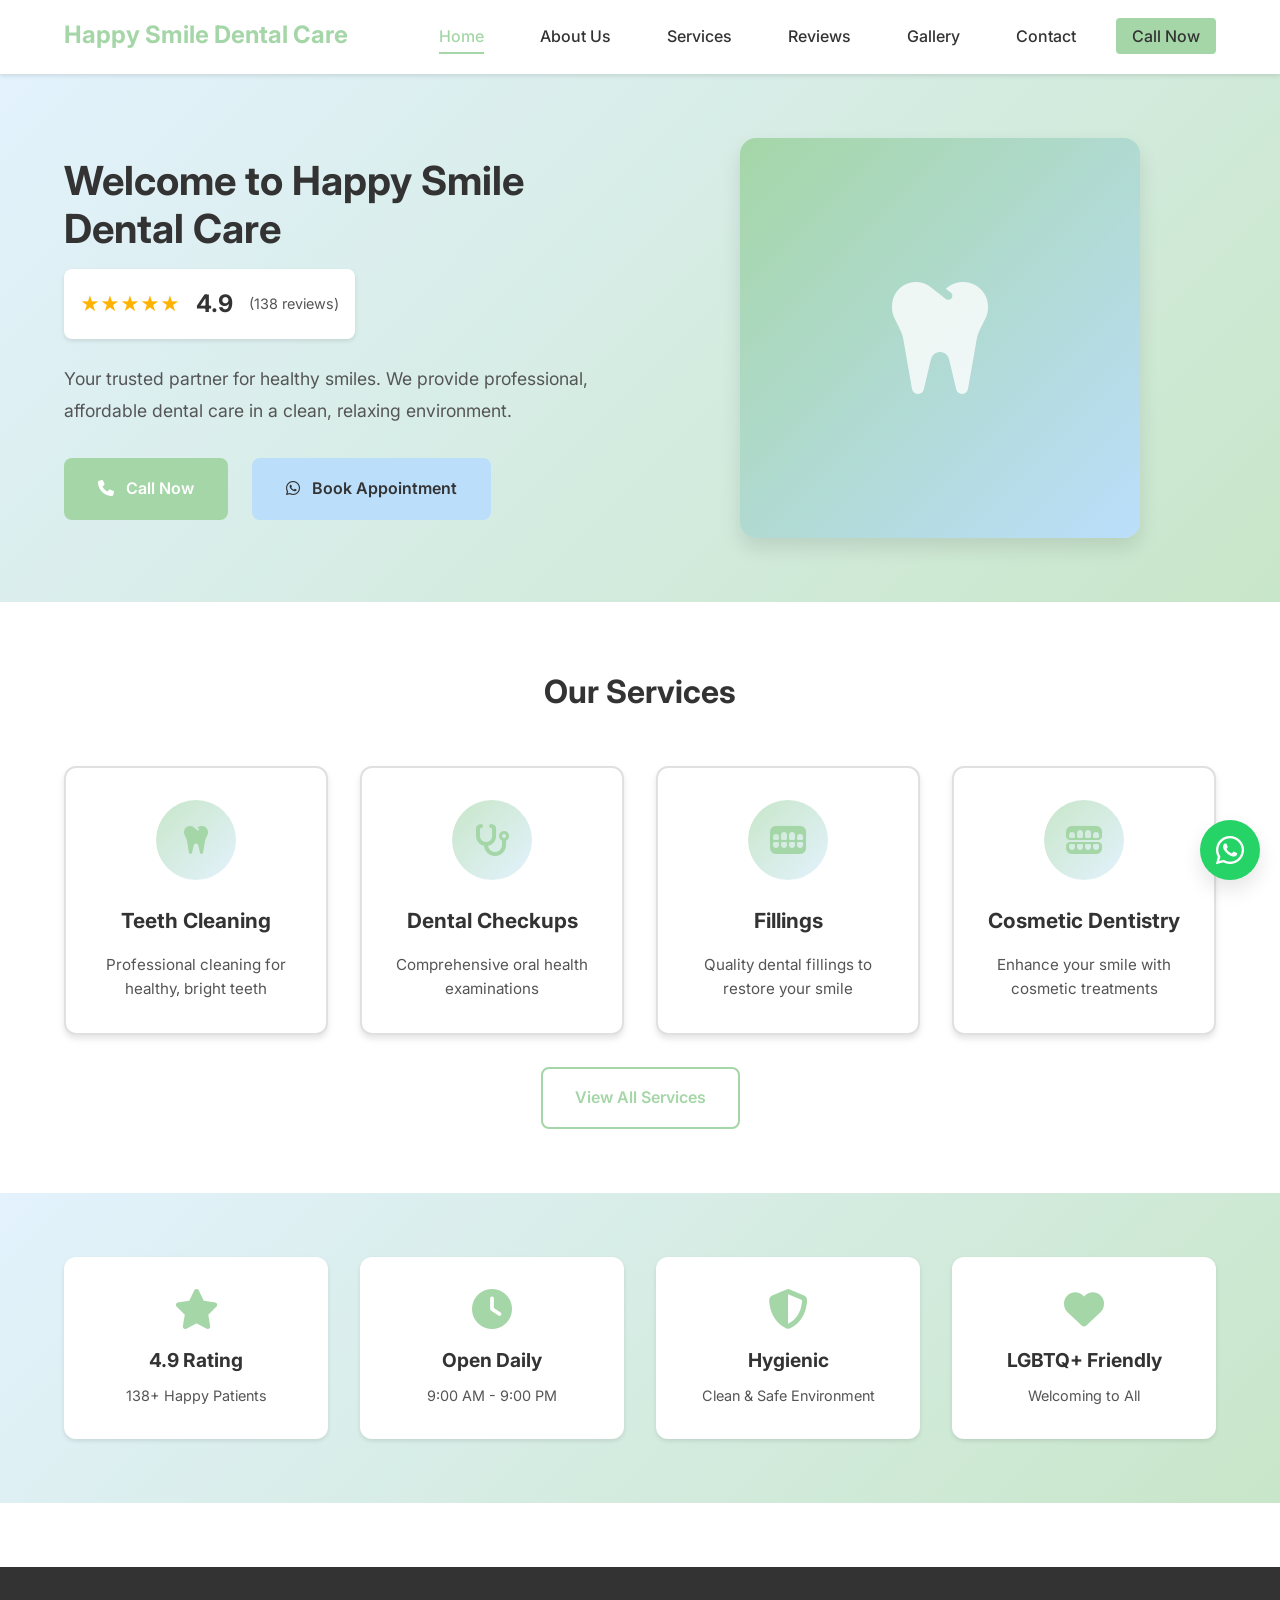
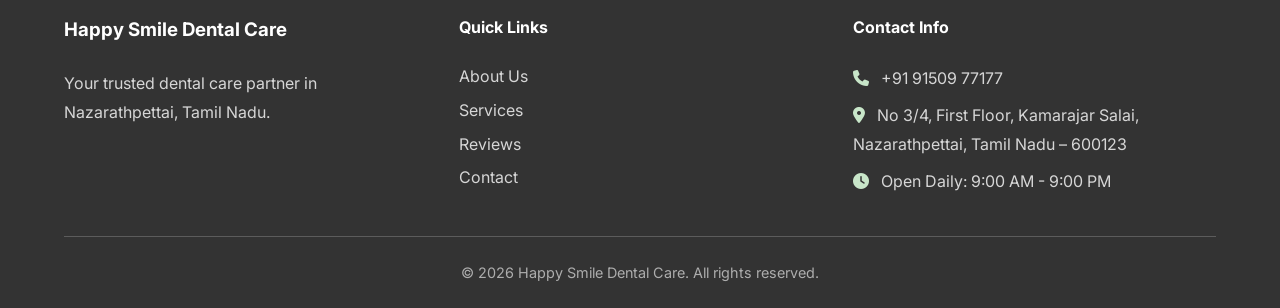
==== index.html @ 19d63625 "initial commit" ====
<!DOCTYPE html>
<html lang="en">
<head>
    <meta charset="UTF-8">
    <meta name="viewport" content="width=device-width, initial-scale=1.0">
    <meta name="description" content="Happy Smile Dental Care - Professional dental clinic in Nazarathpettai, Tamil Nadu. 4.9⭐ rated with 138 reviews. Expert dental care including cleaning, checkups, fillings, and cosmetic dentistry.">
    <meta name="keywords" content="dental clinic in Nazarathpettai, dentist near me, dental care Tamil Nadu, Happy Smile Dental Care">
    <meta property="og:title" content="Happy Smile Dental Care - Best Dental Clinic in Nazarathpettai">
    <meta property="og:description" content="4.9⭐ rated dental clinic offering professional dental care. Open daily 9 AM - 9 PM. LGBTQ+ friendly.">
    <meta property="og:type" content="website">
    <title>Happy Smile Dental Care - Best Dental Clinic in Nazarathpettai | 4.9⭐ Rated</title>
    <link rel="stylesheet" href="styles.css">
    <link rel="preconnect" href="https://fonts.googleapis.com">
    <link rel="preconnect" href="https://fonts.gstatic.com" crossorigin>
    <link href="https://fonts.googleapis.com/css2?family=Inter:wght@300;400;500;600;700&family=Noto+Sans+Tamil:wght@400;500;600;700&display=swap" rel="stylesheet">
    <link rel="stylesheet" href="https://cdnjs.cloudflare.com/ajax/libs/font-awesome/6.4.0/css/all.min.css">
    <script type="application/ld+json">
    {
      "@context": "https://schema.org",
      "@type": "DentalClinic",
      "name": "Happy Smile Dental Care",
      "image": "",
      "telephone": "+919150977177",
      "address": {
        "@type": "PostalAddress",
        "streetAddress": "No 3/4, First Floor, Kamarajar Salai",
        "addressLocality": "Nazarathpettai",
        "addressRegion": "Tamil Nadu",
        "postalCode": "600123",
        "addressCountry": "IN"
      },
      "openingHoursSpecification": {
        "@type": "OpeningHoursSpecification",
        "dayOfWeek": [
          "Monday",
          "Tuesday",
          "Wednesday",
          "Thursday",
          "Friday",
          "Saturday",
          "Sunday"
        ],
        "opens": "09:00",
        "closes": "21:00"
      },
      "aggregateRating": {
        "@type": "AggregateRating",
        "ratingValue": "4.9",
        "reviewCount": "138"
      }
    }
    </script>
</head>
<body>
    <!-- Navigation -->
    <nav class="navbar">
        <div class="container">
            <div class="nav-wrapper">
                <div class="logo">
                    <h1>Happy Smile Dental Care</h1>
            
                </div>
                <button class="mobile-menu-toggle" aria-label="Toggle menu">
                    <span></span>
                    <span></span>
                    <span></span>
                </button>
                <ul class="nav-menu">
                    <li><a href="index.html" class="active">Home</a></li>
                    <li><a href="about.html">About Us</a></li>
                    <li><a href="services.html">Services</a></li>
                    <li><a href="reviews.html">Reviews</a></li>
                    <li><a href="gallery.html">Gallery</a></li>
                    <li><a href="contact.html">Contact</a></li>
                    <li><a href="tel:+919150977177" class="btn-call">Call Now</a></li>
                </ul>
            </div>
        </div>
    </nav>

    <!-- Hero Section -->
    <section class="hero">
        <div class="container">
            <div class="hero-content">
                <div class="hero-text">
                    <h2 class="hero-title">Welcome to Happy Smile Dental Care</h2>
                    
                    <div class="rating-badge">
                        <span class="stars">★★★★★</span>
                        <span class="rating">4.9</span>
                        <span class="reviews">(138 reviews)</span>
                    </div>
                    <p class="hero-description">Your trusted partner for healthy smiles. We provide professional, affordable dental care in a clean, relaxing environment.</p>
                    <div class="hero-cta">
                        <a href="tel:+919150977177" class="btn btn-primary">
                            <i class="fas fa-phone"></i> Call Now
                        </a>
                        <a href="https://wa.me/919150977177?text=Hello,%20I%20would%20like%20to%20book%20an%20appointment" class="btn btn-secondary" target="_blank">
                            <i class="fab fa-whatsapp"></i> Book Appointment
                        </a>
                    </div>
                </div>
                <div class="hero-image">
                    <div class="hero-placeholder">
                        <i class="fas fa-tooth"></i>
                    </div>
                </div>
            </div>
        </div>
    </section>

    <!-- Quick Services -->
    <section class="quick-services">
        <div class="container">
            <h2 class="section-title">Our Services</h2>
            <div class="services-grid">
                <div class="service-card">
                    <div class="service-icon">
                        <i class="fas fa-tooth"></i>
                    </div>
                    <h3>Teeth Cleaning</h3>
                    <p>Professional cleaning for healthy, bright teeth</p>
                </div>
                <div class="service-card">
                    <div class="service-icon">
                        <i class="fas fa-stethoscope"></i>
                    </div>
                    <h3>Dental Checkups</h3>
                    <p>Comprehensive oral health examinations</p>
                </div>
                <div class="service-card">
                    <div class="service-icon">
                        <i class="fas fa-teeth"></i>
                    </div>
                    <h3>Fillings</h3>
                    <p>Quality dental fillings to restore your smile</p>
                </div>
                <div class="service-card">
                    <div class="service-icon">
                        <i class="fas fa-teeth-open"></i>
                    </div>
                    <h3>Cosmetic Dentistry</h3>
                    <p>Enhance your smile with cosmetic treatments</p>
                </div>
            </div>
            <div class="text-center">
                <a href="services.html" class="btn btn-outline">View All Services</a>
            </div>
        </div>
    </section>

    <!-- Trust Indicators -->
    <section class="trust-indicators">
        <div class="container">
            <div class="trust-grid">
                <div class="trust-item">
                    <i class="fas fa-star"></i>
                    <h3>4.9 Rating</h3>
                    <p>138+ Happy Patients</p>
                </div>
                <div class="trust-item">
                    <i class="fas fa-clock"></i>
                    <h3>Open Daily</h3>
                    <p>9:00 AM - 9:00 PM</p>
                </div>
                <div class="trust-item">
                    <i class="fas fa-shield-alt"></i>
                    <h3>Hygienic</h3>
                    <p>Clean & Safe Environment</p>
                </div>
                <div class="trust-item">
                    <i class="fas fa-heart"></i>
                    <h3>LGBTQ+ Friendly</h3>
                    <p>Welcoming to All</p>
                </div>
            </div>
        </div>
    </section>

    <!-- Footer -->
    <footer class="footer">
        <div class="container">
            <div class="footer-content">
                <div class="footer-section">
                    <h3>Happy Smile Dental Care</h3>
                    <p>Your trusted dental care partner in Nazarathpettai, Tamil Nadu.</p>
                </div>
                <div class="footer-section">
                    <h4>Quick Links</h4>
                    <ul>
                        <li><a href="about.html">About Us</a></li>
                        <li><a href="services.html">Services</a></li>
                        <li><a href="reviews.html">Reviews</a></li>
                        <li><a href="contact.html">Contact</a></li>
                    </ul>
                </div>
                <div class="footer-section">
                    <h4>Contact Info</h4>
                    <p><i class="fas fa-phone"></i> <a href="tel:+919150977177">+91 91509 77177</a></p>
                    <p><i class="fas fa-map-marker-alt"></i> No 3/4, First Floor, Kamarajar Salai, Nazarathpettai, Tamil Nadu – 600123</p>
                    <p><i class="fas fa-clock"></i> Open Daily: 9:00 AM - 9:00 PM</p>
                </div>
            </div>
            <div class="footer-bottom">
                <p>&copy; 2026 Happy Smile Dental Care. All rights reserved.</p>
            </div>
        </div>
    </footer>

    <!-- WhatsApp Floating Button -->
    <a href="https://wa.me/919150977177?text=Hello,%20I%20would%20like%20to%20book%20an%20appointment" class="whatsapp-float" target="_blank" aria-label="Book appointment on WhatsApp">
        <i class="fab fa-whatsapp"></i>
    </a>

    <script src="script.js"></script>
</body>
</html>
---- styles.css ----
/* ============================================
   CSS Variables & Design System
   ============================================ */
:root {
    /* Colors */
    --color-primary: #FFFFFF;
    --color-secondary-light: #E3F2FD;
    --color-secondary: #BBDEFB;
    --color-accent-light: #C8E6C9;
    --color-accent: #A5D6A7;
    --color-text-dark: #333333;
    --color-text-medium: #555555;
    --color-text-light: #777777;
    --color-gold: #FFB300;
    --color-border: #E0E0E0;
    
    /* Typography */
    --font-primary: 'Inter', -apple-system, BlinkMacSystemFont, 'Segoe UI', sans-serif;
    --font-tamil: 'Noto Sans Tamil', sans-serif;
    
    /* Spacing */
    --spacing-xs: 0.5rem;
    --spacing-sm: 1rem;
    --spacing-md: 1.5rem;
    --spacing-lg: 2rem;
    --spacing-xl: 3rem;
    --spacing-xxl: 4rem;
    
    /* Border Radius */
    --radius-sm: 4px;
    --radius-md: 8px;
    --radius-lg: 12px;
    --radius-xl: 16px;
    
    /* Shadows */
    --shadow-sm: 0 2px 4px rgba(0, 0, 0, 0.1);
    --shadow-md: 0 4px 6px rgba(0, 0, 0, 0.1);
    --shadow-lg: 0 10px 20px rgba(0, 0, 0, 0.1);
    
    /* Transitions */
    --transition: all 0.3s ease;
}

/* ============================================
   Reset & Base Styles
   ============================================ */
* {
    margin: 0;
    padding: 0;
    box-sizing: border-box;
}

html {
    scroll-behavior: smooth;
}

body {
    font-family: var(--font-primary);
    color: var(--color-text-dark);
    line-height: 1.6;
    background-color: var(--color-primary);
}

.tamil-name {
    font-family: var(--font-tamil);
}

img {
    max-width: 100%;
    height: auto;
    display: block;
}

a {
    text-decoration: none;
    color: inherit;
    transition: var(--transition);
}

ul {
    list-style: none;
}

.container {
    max-width: 1200px;
    margin: 0 auto;
    padding: 0 var(--spacing-md);
}

.text-center {
    text-align: center;
}

/* ============================================
   Navigation
   ============================================ */
.navbar {
    background-color: var(--color-primary);
    box-shadow: var(--shadow-sm);
    position: sticky;
    top: 0;
    z-index: 1000;
    padding: var(--spacing-sm) 0;
}

.nav-wrapper {
    display: flex;
    justify-content: space-between;
    align-items: center;
    flex-wrap: wrap;
}

.logo h1 {
    font-size: 1.5rem;
    font-weight: 700;
    color: var(--color-accent);
    margin-bottom: 0.25rem;
}

.logo .tamil-name {
    font-size: 0.9rem;
    color: var(--color-text-medium);
    font-weight: 500;
}

.nav-menu {
    display: flex;
    align-items: center;
    gap: var(--spacing-md);
    flex-wrap: wrap;
}

.nav-menu a {
    color: var(--color-text-dark);
    font-weight: 500;
    padding: var(--spacing-xs) var(--spacing-sm);
    border-radius: var(--radius-sm);
    position: relative;
}

.nav-menu a:hover,
.nav-menu a.active {
    color: var(--color-accent);
}

.nav-menu a.active::after {
    content: '';
    position: absolute;
    bottom: 0;
    left: var(--spacing-sm);
    right: var(--spacing-sm);
    height: 2px;
    background-color: var(--color-accent);
}

.btn-call {
    background-color: var(--color-accent);
    color: var(--color-primary);
    padding: var(--spacing-xs) var(--spacing-md);
    border-radius: var(--radius-md);
    font-weight: 600;
}

.btn-call:hover {
    background-color: var(--color-accent-light);
    color: var(--color-text-dark);
}

.mobile-menu-toggle {
    display: none;
    flex-direction: column;
    background: none;
    border: none;
    cursor: pointer;
    padding: var(--spacing-xs);
    gap: 4px;
}

.mobile-menu-toggle span {
    width: 25px;
    height: 3px;
    background-color: var(--color-text-dark);
    border-radius: 2px;
    transition: var(--transition);
}

/* ============================================
   Buttons
   ============================================ */
.btn {
    display: inline-block;
    padding: var(--spacing-sm) var(--spacing-lg);
    border-radius: var(--radius-md);
    font-weight: 600;
    text-align: center;
    cursor: pointer;
    transition: var(--transition);
    border: 2px solid transparent;
    font-size: 1rem;
}

.btn i {
    margin-right: var(--spacing-xs);
}

.btn-primary {
    background-color: var(--color-accent);
    color: var(--color-primary);
}

.btn-primary:hover {
    background-color: var(--color-accent-light);
    color: var(--color-text-dark);
    transform: translateY(-2px);
    box-shadow: var(--shadow-md);
}

.btn-secondary {
    background-color: var(--color-secondary);
    color: var(--color-text-dark);
}

.btn-secondary:hover {
    background-color: var(--color-secondary-light);
    transform: translateY(-2px);
    box-shadow: var(--shadow-md);
}

.btn-outline {
    border: 2px solid var(--color-accent);
    color: var(--color-accent);
    background-color: transparent;
}

.btn-outline:hover {
    background-color: var(--color-accent);
    color: var(--color-primary);
}

/* ============================================
   Hero Section
   ============================================ */
.hero {
    background: linear-gradient(135deg, var(--color-secondary-light) 0%, var(--color-accent-light) 100%);
    padding: var(--spacing-xxl) 0;
    min-height: 500px;
    display: flex;
    align-items: center;
}

.hero-content {
    display: grid;
    grid-template-columns: 1fr 1fr;
    gap: var(--spacing-xl);
    align-items: center;
}

.hero-title {
    font-size: 2.5rem;
    font-weight: 700;
    color: var(--color-text-dark);
    margin-bottom: var(--spacing-sm);
    line-height: 1.2;
}

.hero-subtitle {
    font-family: var(--font-tamil);
    font-size: 1.2rem;
    color: var(--color-text-medium);
    margin-bottom: var(--spacing-md);
}

.rating-badge {
    display: flex;
    align-items: center;
    gap: var(--spacing-sm);
    margin-bottom: var(--spacing-md);
    padding: var(--spacing-sm);
    background-color: var(--color-primary);
    border-radius: var(--radius-md);
    box-shadow: var(--shadow-sm);
    width: fit-content;
}

.rating-badge .stars {
    color: var(--color-gold);
    font-size: 1.2rem;
}

.rating-badge .rating {
    font-size: 1.5rem;
    font-weight: 700;
    color: var(--color-text-dark);
}

.rating-badge .reviews {
    color: var(--color-text-medium);
    font-size: 0.9rem;
}

.hero-description {
    font-size: 1.1rem;
    color: var(--color-text-medium);
    margin-bottom: var(--spacing-lg);
    line-height: 1.8;
}

.hero-cta {
    display: flex;
    gap: var(--spacing-md);
    flex-wrap: wrap;
}

.hero-image {
    display: flex;
    justify-content: center;
    align-items: center;
}

.hero-placeholder {
    width: 100%;
    max-width: 400px;
    height: 400px;
    background: linear-gradient(135deg, var(--color-accent) 0%, var(--color-secondary) 100%);
    border-radius: var(--radius-xl);
    display: flex;
    align-items: center;
    justify-content: center;
    box-shadow: var(--shadow-lg);
}

.hero-placeholder i {
    font-size: 8rem;
    color: var(--color-primary);
    opacity: 0.8;
}

/* ============================================
   Quick Services Section
   ============================================ */
.quick-services {
    padding: var(--spacing-xxl) 0;
    background-color: var(--color-primary);
}

.section-title {
    font-size: 2rem;
    font-weight: 700;
    text-align: center;
    margin-bottom: var(--spacing-xl);
    color: var(--color-text-dark);
}

.services-grid {
    display: grid;
    grid-template-columns: repeat(auto-fit, minmax(250px, 1fr));
    gap: var(--spacing-lg);
    margin-bottom: var(--spacing-lg);
}

.service-card {
    background-color: var(--color-primary);
    padding: var(--spacing-lg);
    border-radius: var(--radius-lg);
    box-shadow: var(--shadow-md);
    text-align: center;
    transition: var(--transition);
    border: 2px solid var(--color-border);
}

.service-card:hover {
    transform: translateY(-5px);
    box-shadow: var(--shadow-lg);
    border-color: var(--color-accent);
}

.service-icon {
    width: 80px;
    height: 80px;
    margin: 0 auto var(--spacing-md);
    background: linear-gradient(135deg, var(--color-accent-light) 0%, var(--color-secondary-light) 100%);
    border-radius: 50%;
    display: flex;
    align-items: center;
    justify-content: center;
}

.service-icon i {
    font-size: 2rem;
    color: var(--color-accent);
}

.service-card h3 {
    font-size: 1.3rem;
    margin-bottom: var(--spacing-sm);
    color: var(--color-text-dark);
}

.service-card p {
    color: var(--color-text-medium);
    font-size: 0.95rem;
}

/* ============================================
   Trust Indicators
   ============================================ */
.trust-indicators {
    padding: var(--spacing-xxl) 0;
    background: linear-gradient(135deg, var(--color-secondary-light) 0%, var(--color-accent-light) 100%);
}

.trust-grid {
    display: grid;
    grid-template-columns: repeat(auto-fit, minmax(200px, 1fr));
    gap: var(--spacing-lg);
}

.trust-item {
    text-align: center;
    padding: var(--spacing-lg);
    background-color: var(--color-primary);
    border-radius: var(--radius-lg);
    box-shadow: var(--shadow-sm);
}

.trust-item i {
    font-size: 2.5rem;
    color: var(--color-accent);
    margin-bottom: var(--spacing-sm);
}

.trust-item h3 {
    font-size: 1.2rem;
    margin-bottom: var(--spacing-xs);
    color: var(--color-text-dark);
}

.trust-item p {
    color: var(--color-text-medium);
    font-size: 0.9rem;
}

/* ============================================
   Page Header
   ============================================ */
.page-header {
    background: linear-gradient(135deg, var(--color-secondary-light) 0%, var(--color-accent-light) 100%);
    padding: var(--spacing-xl) 0;
    text-align: center;
}

.page-header h1 {
    font-size: 2.5rem;
    font-weight: 700;
    color: var(--color-text-dark);
    margin-bottom: var(--spacing-xs);
}

.page-header p {
    font-family: var(--font-tamil);
    font-size: 1.2rem;
    color: var(--color-text-medium);
}

/* ============================================
   About Page
   ============================================ */
.about-section {
    padding: var(--spacing-xxl) 0;
}

.bg-light {
    background-color: var(--color-secondary-light);
}

.about-content {
    display: grid;
    grid-template-columns: 1fr 1fr;
    gap: var(--spacing-xl);
    align-items: center;
}

.about-content.reverse {
    direction: rtl;
}

.about-content.reverse > * {
    direction: ltr;
}

.about-text h2 {
    font-size: 2rem;
    font-weight: 700;
    margin-bottom: var(--spacing-md);
    color: var(--color-text-dark);
}

.about-text p {
    font-size: 1.1rem;
    color: var(--color-text-medium);
    margin-bottom: var(--spacing-md);
    line-height: 1.8;
}

.feature-list {
    margin-top: var(--spacing-md);
}

.feature-list li {
    padding: var(--spacing-xs) 0;
    color: var(--color-text-medium);
    display: flex;
    align-items: center;
    gap: var(--spacing-sm);
}

.feature-list i {
    color: var(--color-accent);
    font-size: 1.2rem;
}

.about-image {
    display: flex;
    justify-content: center;
    align-items: center;
}

.about-placeholder {
    width: 100%;
    max-width: 400px;
    height: 300px;
    background: linear-gradient(135deg, var(--color-accent) 0%, var(--color-secondary) 100%);
    border-radius: var(--radius-xl);
    display: flex;
    align-items: center;
    justify-content: center;
    box-shadow: var(--shadow-lg);
}

.about-placeholder i {
    font-size: 6rem;
    color: var(--color-primary);
    opacity: 0.8;
}

.inclusive-section {
    padding: var(--spacing-xl) 0;
    background: linear-gradient(135deg, var(--color-accent-light) 0%, var(--color-secondary-light) 100%);
    text-align: center;
}

.inclusive-content i {
    font-size: 4rem;
    background: linear-gradient(45deg, #FF0000, #FF7F00, #FFFF00, #00FF00, #0000FF, #4B0082, #9400D3);
    -webkit-background-clip: text;
    -webkit-text-fill-color: transparent;
    background-clip: text;
    margin-bottom: var(--spacing-md);
}

.inclusive-content h2 {
    font-size: 2rem;
    margin-bottom: var(--spacing-md);
    color: var(--color-text-dark);
}

.inclusive-content p {
    font-size: 1.1rem;
    color: var(--color-text-medium);
    max-width: 800px;
    margin: 0 auto;
}

/* ============================================
   Services Page
   ============================================ */
.services-section {
    padding: var(--spacing-xxl) 0;
}

.section-intro {
    text-align: center;
    font-size: 1.1rem;
    color: var(--color-text-medium);
    max-width: 800px;
    margin: 0 auto var(--spacing-xl);
    line-height: 1.8;
}

.services-grid-full {
    display: grid;
    grid-template-columns: repeat(auto-fit, minmax(300px, 1fr));
    gap: var(--spacing-lg);
    margin-bottom: var(--spacing-xl);
}

.service-card-full {
    background-color: var(--color-primary);
    padding: var(--spacing-lg);
    border-radius: var(--radius-lg);
    box-shadow: var(--shadow-md);
    transition: var(--transition);
    border: 2px solid var(--color-border);
}

.service-card-full:hover {
    transform: translateY(-5px);
    box-shadow: var(--shadow-lg);
    border-color: var(--color-accent);
}

.service-icon-large {
    width: 100px;
    height: 100px;
    margin: 0 auto var(--spacing-md);
    background: linear-gradient(135deg, var(--color-accent-light) 0%, var(--color-secondary-light) 100%);
    border-radius: 50%;
    display: flex;
    align-items: center;
    justify-content: center;
}

.service-icon-large i {
    font-size: 2.5rem;
    color: var(--color-accent);
}

.service-card-full h3 {
    font-size: 1.5rem;
    margin-bottom: var(--spacing-sm);
    text-align: center;
    color: var(--color-text-dark);
}

.service-card-full p {
    color: var(--color-text-medium);
    margin-bottom: var(--spacing-md);
    line-height: 1.8;
}

.service-features {
    margin-top: var(--spacing-md);
}

.service-features li {
    padding: var(--spacing-xs) 0;
    color: var(--color-text-medium);
    padding-left: var(--spacing-md);
    position: relative;
}

.service-features li::before {
    content: '✓';
    position: absolute;
    left: 0;
    color: var(--color-accent);
    font-weight: bold;
}

.cta-section {
    text-align: center;
    padding: var(--spacing-xl) 0;
    background-color: var(--color-secondary-light);
    border-radius: var(--radius-lg);
    margin-top: var(--spacing-xl);
}

.cta-section h2 {
    font-size: 2rem;
    margin-bottom: var(--spacing-sm);
    color: var(--color-text-dark);
}

.cta-section p {
    font-size: 1.1rem;
    color: var(--color-text-medium);
    margin-bottom: var(--spacing-lg);
}

.cta-buttons {
    display: flex;
    gap: var(--spacing-md);
    justify-content: center;
    flex-wrap: wrap;
}

/* ============================================
   Reviews Page
   ============================================ */
.rating-display {
    padding: var(--spacing-xl) 0;
    background-color: var(--color-secondary-light);
}

.rating-card {
    background-color: var(--color-primary);
    padding: var(--spacing-xl);
    border-radius: var(--radius-lg);
    box-shadow: var(--shadow-md);
    max-width: 800px;
    margin: 0 auto;
}

.rating-main {
    text-align: center;
    margin-bottom: var(--spacing-lg);
    padding-bottom: var(--spacing-lg);
    border-bottom: 2px solid var(--color-border);
}

.rating-number {
    font-size: 4rem;
    font-weight: 700;
    color: var(--color-text-dark);
    margin-bottom: var(--spacing-sm);
}

.rating-stars-large {
    color: var(--color-gold);
    font-size: 2rem;
    margin-bottom: var(--spacing-sm);
}

.rating-count {
    color: var(--color-text-medium);
    font-size: 1.1rem;
}

.rating-breakdown {
    display: flex;
    flex-direction: column;
    gap: var(--spacing-sm);
}

.rating-bar {
    display: flex;
    align-items: center;
    gap: var(--spacing-md);
}

.rating-bar span:first-child {
    min-width: 60px;
    font-size: 0.9rem;
    color: var(--color-text-medium);
}

.bar {
    flex: 1;
    height: 20px;
    background-color: var(--color-border);
    border-radius: var(--radius-sm);
    overflow: hidden;
}

.bar-fill {
    height: 100%;
    background: linear-gradient(90deg, var(--color-accent) 0%, var(--color-accent-light) 100%);
    border-radius: var(--radius-sm);
    transition: width 0.5s ease;
}

.rating-bar span:last-child {
    min-width: 40px;
    text-align: right;
    font-size: 0.9rem;
    color: var(--color-text-medium);
}

.testimonials-section {
    padding: var(--spacing-xxl) 0;
}

.testimonials-grid {
    display: grid;
    grid-template-columns: repeat(auto-fit, minmax(300px, 1fr));
    gap: var(--spacing-lg);
}

.testimonial-card {
    background-color: var(--color-primary);
    padding: var(--spacing-lg);
    border-radius: var(--radius-lg);
    box-shadow: var(--shadow-md);
    transition: var(--transition);
    border: 2px solid var(--color-border);
}

.testimonial-card:hover {
    transform: translateY(-5px);
    box-shadow: var(--shadow-lg);
    border-color: var(--color-accent);
}

.testimonial-header {
    display: flex;
    align-items: center;
    gap: var(--spacing-md);
    margin-bottom: var(--spacing-md);
}

.testimonial-avatar {
    width: 50px;
    height: 50px;
    border-radius: 50%;
    background: linear-gradient(135deg, var(--color-accent) 0%, var(--color-secondary) 100%);
    display: flex;
    align-items: center;
    justify-content: center;
    color: var(--color-primary);
    font-weight: 600;
    font-size: 1.1rem;
}

.testimonial-info h4 {
    font-size: 1.1rem;
    margin-bottom: var(--spacing-xs);
    color: var(--color-text-dark);
}

.testimonial-rating {
    color: var(--color-gold);
    font-size: 0.9rem;
}

.testimonial-text {
    color: var(--color-text-medium);
    line-height: 1.8;
    margin-bottom: var(--spacing-sm);
    font-style: italic;
}

.testimonial-date {
    font-size: 0.85rem;
    color: var(--color-text-light);
}

/* ============================================
   Gallery Page
   ============================================ */
.gallery-section {
    padding: var(--spacing-xxl) 0;
}

.gallery-filters {
    display: flex;
    justify-content: center;
    gap: var(--spacing-sm);
    margin-bottom: var(--spacing-xl);
    flex-wrap: wrap;
}

.filter-btn {
    padding: var(--spacing-xs) var(--spacing-md);
    border: 2px solid var(--color-border);
    background-color: var(--color-primary);
    color: var(--color-text-medium);
    border-radius: var(--radius-md);
    cursor: pointer;
    transition: var(--transition);
    font-weight: 500;
}

.filter-btn:hover,
.filter-btn.active {
    border-color: var(--color-accent);
    background-color: var(--color-accent);
    color: var(--color-primary);
}

.gallery-grid {
    display: grid;
    grid-template-columns: repeat(auto-fill, minmax(300px, 1fr));
    gap: var(--spacing-md);
}

.gallery-item {
    border-radius: var(--radius-lg);
    overflow: hidden;
    box-shadow: var(--shadow-md);
    cursor: pointer;
    transition: var(--transition);
}

.gallery-item:hover {
    transform: scale(1.05);
    box-shadow: var(--shadow-lg);
}

.gallery-image-placeholder {
    width: 100%;
    height: 250px;
    background: linear-gradient(135deg, var(--color-accent-light) 0%, var(--color-secondary-light) 100%);
    display: flex;
    flex-direction: column;
    align-items: center;
    justify-content: center;
    color: var(--color-text-dark);
}

.gallery-image-placeholder i {
    font-size: 4rem;
    margin-bottom: var(--spacing-sm);
    color: var(--color-accent);
}

.gallery-image-placeholder p {
    font-weight: 600;
    color: var(--color-text-medium);
}

/* Lightbox Modal */
.lightbox-modal {
    display: none;
    position: fixed;
    z-index: 2000;
    left: 0;
    top: 0;
    width: 100%;
    height: 100%;
    background-color: rgba(0, 0, 0, 0.9);
    animation: fadeIn 0.3s;
}

.lightbox-modal.active {
    display: flex;
    align-items: center;
    justify-content: center;
}

.lightbox-content {
    position: relative;
    max-width: 90%;
    max-height: 90%;
}

.lightbox-content img {
    max-width: 100%;
    max-height: 90vh;
    border-radius: var(--radius-md);
}

.lightbox-caption {
    color: var(--color-primary);
    text-align: center;
    padding: var(--spacing-sm);
    font-size: 1.1rem;
}

.lightbox-close,
.lightbox-prev,
.lightbox-next {
    position: absolute;
    color: var(--color-primary);
    font-size: 2rem;
    font-weight: bold;
    cursor: pointer;
    padding: var(--spacing-sm);
    transition: var(--transition);
}

.lightbox-close {
    top: 20px;
    right: 40px;
}

.lightbox-prev {
    left: 20px;
    top: 50%;
    transform: translateY(-50%);
}

.lightbox-next {
    right: 20px;
    top: 50%;
    transform: translateY(-50%);
}

.lightbox-close:hover,
.lightbox-prev:hover,
.lightbox-next:hover {
    opacity: 0.7;
}

@keyframes fadeIn {
    from { opacity: 0; }
    to { opacity: 1; }
}

/* ============================================
   Contact Page
   ============================================ */
.contact-section {
    padding: var(--spacing-xxl) 0;
}

.contact-wrapper {
    display: grid;
    grid-template-columns: 1fr 1fr;
    gap: var(--spacing-xl);
}

.contact-info h2 {
    font-size: 2rem;
    margin-bottom: var(--spacing-md);
    color: var(--color-text-dark);
}

.contact-info > p {
    font-size: 1.1rem;
    color: var(--color-text-medium);
    margin-bottom: var(--spacing-lg);
    line-height: 1.8;
}

.contact-card {
    background-color: var(--color-primary);
    padding: var(--spacing-lg);
    border-radius: var(--radius-lg);
    box-shadow: var(--shadow-md);
    margin-bottom: var(--spacing-lg);
}

.contact-item {
    display: flex;
    gap: var(--spacing-md);
    margin-bottom: var(--spacing-lg);
    align-items: flex-start;
}

.contact-item:last-child {
    margin-bottom: 0;
}

.contact-icon {
    width: 50px;
    height: 50px;
    background: linear-gradient(135deg, var(--color-accent-light) 0%, var(--color-secondary-light) 100%);
    border-radius: 50%;
    display: flex;
    align-items: center;
    justify-content: center;
    flex-shrink: 0;
}

.contact-icon i {
    font-size: 1.5rem;
    color: var(--color-accent);
}

.contact-details h3 {
    font-size: 1.2rem;
    margin-bottom: var(--spacing-xs);
    color: var(--color-text-dark);
}

.contact-details p {
    color: var(--color-text-medium);
    margin-bottom: var(--spacing-xs);
}

.contact-details a {
    color: var(--color-accent);
    font-weight: 600;
}

.contact-details a:hover {
    text-decoration: underline;
}

.contact-note {
    font-size: 0.9rem;
    color: var(--color-text-light);
    font-style: italic;
}

.contact-cta {
    display: flex;
    gap: var(--spacing-md);
    flex-wrap: wrap;
}

.contact-map h2 {
    font-size: 2rem;
    margin-bottom: var(--spacing-md);
    color: var(--color-text-dark);
}

.map-container {
    border-radius: var(--radius-lg);
    overflow: hidden;
    box-shadow: var(--shadow-md);
}

.map-container iframe {
    width: 100%;
    border: none;
}

.map-note {
    margin-top: var(--spacing-sm);
    padding: var(--spacing-sm);
    background-color: var(--color-secondary-light);
    border-radius: var(--radius-sm);
    font-size: 0.9rem;
    color: var(--color-text-medium);
}

.map-note i {
    color: var(--color-accent);
    margin-right: var(--spacing-xs);
}

/* ============================================
   Footer
   ============================================ */
.footer {
    background-color: var(--color-text-dark);
    color: var(--color-primary);
    padding: var(--spacing-xl) 0 var(--spacing-md);
    margin-top: var(--spacing-xxl);
}

.footer-content {
    display: grid;
    grid-template-columns: repeat(auto-fit, minmax(250px, 1fr));
    gap: var(--spacing-lg);
    margin-bottom: var(--spacing-lg);
}

.footer-section h3,
.footer-section h4 {
    margin-bottom: var(--spacing-md);
    color: var(--color-primary);
}

.footer-section p {
    color: rgba(255, 255, 255, 0.8);
    margin-bottom: var(--spacing-xs);
    line-height: 1.8;
}

.footer-section .tamil-name {
    color: rgba(255, 255, 255, 0.9);
    font-size: 0.95rem;
}

.footer-section ul li {
    margin-bottom: var(--spacing-xs);
}

.footer-section a {
    color: rgba(255, 255, 255, 0.8);
    transition: var(--transition);
}

.footer-section a:hover {
    color: var(--color-accent-light);
    padding-left: var(--spacing-xs);
}

.footer-section i {
    margin-right: var(--spacing-xs);
    color: var(--color-accent-light);
}

.footer-bottom {
    text-align: center;
    padding-top: var(--spacing-md);
    border-top: 1px solid rgba(255, 255, 255, 0.2);
}

.footer-bottom p {
    color: rgba(255, 255, 255, 0.6);
    font-size: 0.9rem;
}

/* ============================================
   WhatsApp Floating Button
   ============================================ */
.whatsapp-float {
    position: fixed;
    width: 60px;
    height: 60px;
    bottom: 20px;
    right: 20px;
    background-color: #25D366;
    color: var(--color-primary);
    border-radius: 50%;
    text-align: center;
    font-size: 2rem;
    box-shadow: var(--shadow-lg);
    z-index: 999;
    display: flex;
    align-items: center;
    justify-content: center;
    transition: var(--transition);
    animation: pulse 2s infinite;
}

.whatsapp-float:hover {
    transform: scale(1.1);
    box-shadow: 0 6px 20px rgba(37, 211, 102, 0.4);
}

@keyframes pulse {
    0% {
        box-shadow: 0 0 0 0 rgba(37, 211, 102, 0.7);
    }
    70% {
        box-shadow: 0 0 0 10px rgba(37, 211, 102, 0);
    }
    100% {
        box-shadow: 0 0 0 0 rgba(37, 211, 102, 0);
    }
}

/* ============================================
   Responsive Design
   ============================================ */

/* Tablet */
@media (max-width: 1024px) {
    .hero-content,
    .about-content,
    .contact-wrapper {
        grid-template-columns: 1fr;
    }
    
    .about-content.reverse {
        direction: ltr;
    }
    
    .hero-title {
        font-size: 2rem;
    }
    
    .services-grid-full {
        grid-template-columns: repeat(auto-fit, minmax(280px, 1fr));
    }
}

/* Mobile */
@media (max-width: 768px) {
    .mobile-menu-toggle {
        display: flex;
    }
    
    .nav-menu {
        display: none;
        width: 100%;
        flex-direction: column;
        gap: var(--spacing-xs);
        margin-top: var(--spacing-md);
        padding-top: var(--spacing-md);
        border-top: 1px solid var(--color-border);
    }
    
    .nav-menu.active {
        display: flex;
    }
    
    .nav-menu li {
        width: 100%;
    }
    
    .nav-menu a {
        display: block;
        padding: var(--spacing-sm);
        width: 100%;
    }
    
    .hero {
        padding: var(--spacing-xl) 0;
        min-height: auto;
    }
    
    .hero-title {
        font-size: 1.75rem;
    }
    
    .hero-subtitle {
        font-size: 1rem;
    }
    
    .hero-placeholder {
        max-width: 100%;
        height: 300px;
    }
    
    .hero-placeholder i {
        font-size: 5rem;
    }
    
    .section-title {
        font-size: 1.75rem;
    }
    
    .page-header h1 {
        font-size: 2rem;
    }
    
    .services-grid,
    .trust-grid,
    .testimonials-grid {
        grid-template-columns: 1fr;
    }
    
    .services-grid-full {
        grid-template-columns: 1fr;
    }
    
    .hero-cta,
    .cta-buttons,
    .contact-cta {
        flex-direction: column;
    }
    
    .btn {
        width: 100%;
    }
    
    .gallery-grid {
        grid-template-columns: 1fr;
    }
    
    .contact-wrapper {
        grid-template-columns: 1fr;
    }
    
    .rating-number {
        font-size: 3rem;
    }
    
    .whatsapp-float {
        width: 50px;
        height: 50px;
        font-size: 1.5rem;
        bottom: 15px;
        right: 15px;
    }
}

/* Small Mobile */
@media (max-width: 480px) {
    .container {
        padding: 0 var(--spacing-sm);
    }
    
    .hero-title {
        font-size: 1.5rem;
    }
    
    .section-title,
    .page-header h1 {
        font-size: 1.5rem;
    }
    
    .about-text h2,
    .contact-info h2,
    .contact-map h2 {
        font-size: 1.5rem;
    }
    
    .rating-number {
        font-size: 2.5rem;
    }
    
    .rating-stars-large {
        font-size: 1.5rem;
    }
}
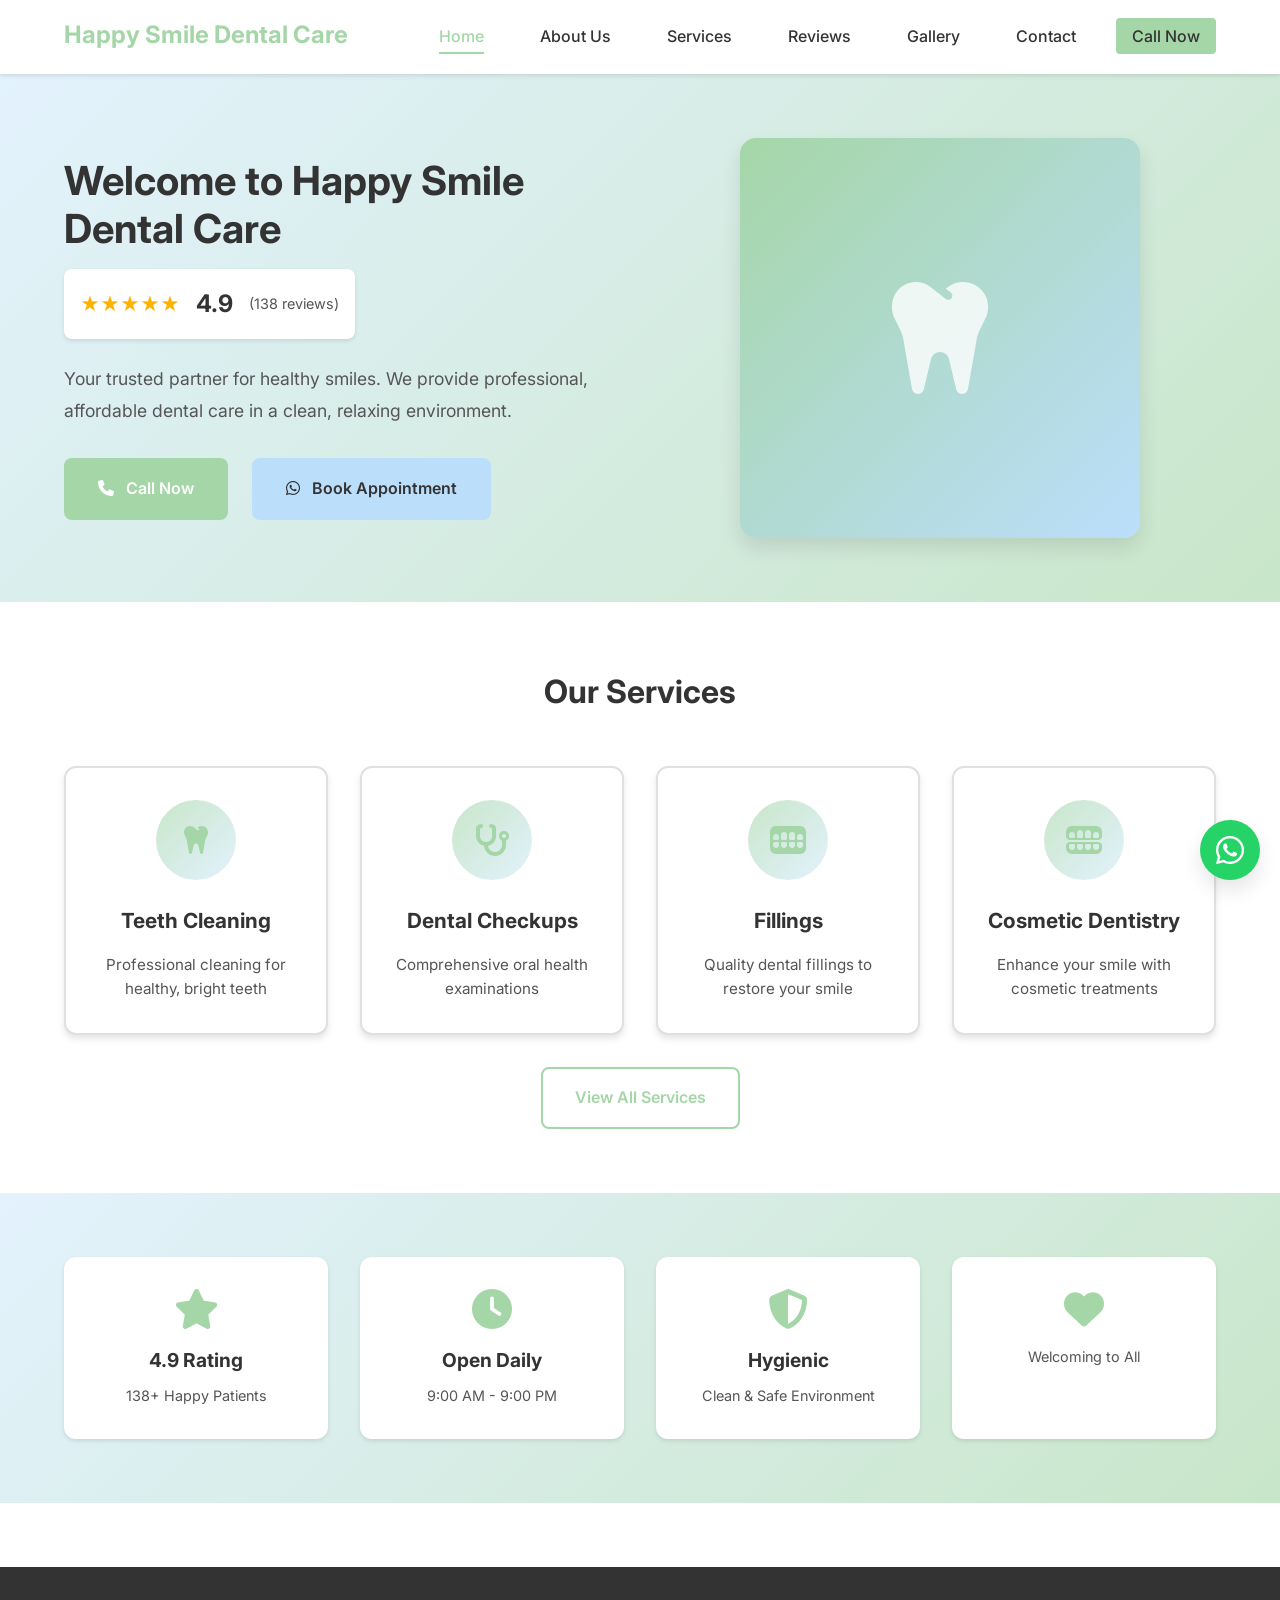
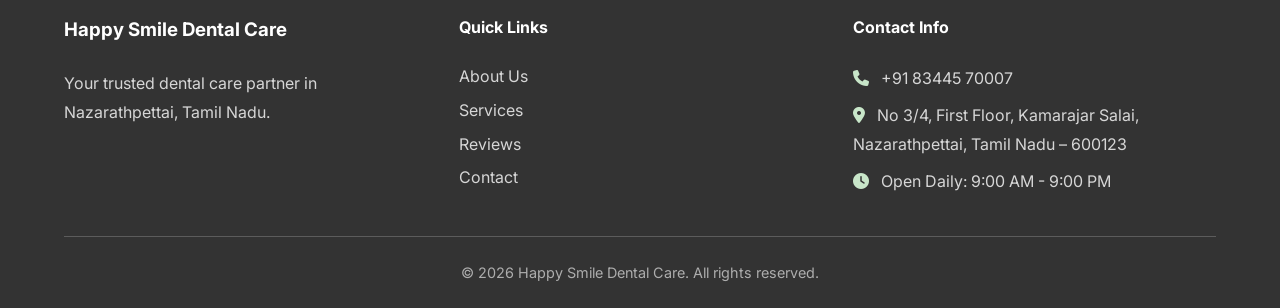
==== commit a1230458: "Numbers changed" ====
--- a/index.html
+++ b/index.html
@@ -20,7 +20,7 @@
       "@type": "DentalClinic",
       "name": "Happy Smile Dental Care",
       "image": "",
-      "telephone": "+919150977177",
+      "telephone": "+91 8344570007",
       "address": {
         "@type": "PostalAddress",
         "streetAddress": "No 3/4, First Floor, Kamarajar Salai",
@@ -72,7 +72,7 @@
                     <li><a href="reviews.html">Reviews</a></li>
                     <li><a href="gallery.html">Gallery</a></li>
                     <li><a href="contact.html">Contact</a></li>
-                    <li><a href="tel:+919150977177" class="btn-call">Call Now</a></li>
+                    <li><a href="tel:+918344570007" class="btn-call">Call Now</a></li>
                 </ul>
             </div>
         </div>
@@ -92,10 +92,10 @@
                     </div>
                     <p class="hero-description">Your trusted partner for healthy smiles. We provide professional, affordable dental care in a clean, relaxing environment.</p>
                     <div class="hero-cta">
-                        <a href="tel:+919150977177" class="btn btn-primary">
+                        <a href="tel:+918344570007" class="btn btn-primary">
                             <i class="fas fa-phone"></i> Call Now
                         </a>
-                        <a href="https://wa.me/919150977177?text=Hello,%20I%20would%20like%20to%20book%20an%20appointment" class="btn btn-secondary" target="_blank">
+                        <a href="https://wa.me/918344570007?text=Hello,%20I%20would%20like%20to%20book%20an%20appointment" class="btn btn-secondary" target="_blank">
                             <i class="fab fa-whatsapp"></i> Book Appointment
                         </a>
                     </div>
@@ -170,7 +170,6 @@
                 </div>
                 <div class="trust-item">
                     <i class="fas fa-heart"></i>
-                    <h3>LGBTQ+ Friendly</h3>
                     <p>Welcoming to All</p>
                 </div>
             </div>
@@ -196,7 +195,7 @@
                 </div>
                 <div class="footer-section">
                     <h4>Contact Info</h4>
-                    <p><i class="fas fa-phone"></i> <a href="tel:+919150977177">+91 91509 77177</a></p>
+                    <p><i class="fas fa-phone"></i> <a href="tel:+918344570007">+91 83445 70007</a></p>
                     <p><i class="fas fa-map-marker-alt"></i> No 3/4, First Floor, Kamarajar Salai, Nazarathpettai, Tamil Nadu – 600123</p>
                     <p><i class="fas fa-clock"></i> Open Daily: 9:00 AM - 9:00 PM</p>
                 </div>
@@ -208,7 +207,7 @@
     </footer>
 
     <!-- WhatsApp Floating Button -->
-    <a href="https://wa.me/919150977177?text=Hello,%20I%20would%20like%20to%20book%20an%20appointment" class="whatsapp-float" target="_blank" aria-label="Book appointment on WhatsApp">
+    <a href="https://wa.me/918344570007?text=Hello,%20I%20would%20like%20to%20book%20an%20appointment" class="whatsapp-float" target="_blank" aria-label="Book appointment on WhatsApp">
         <i class="fab fa-whatsapp"></i>
     </a>
 
